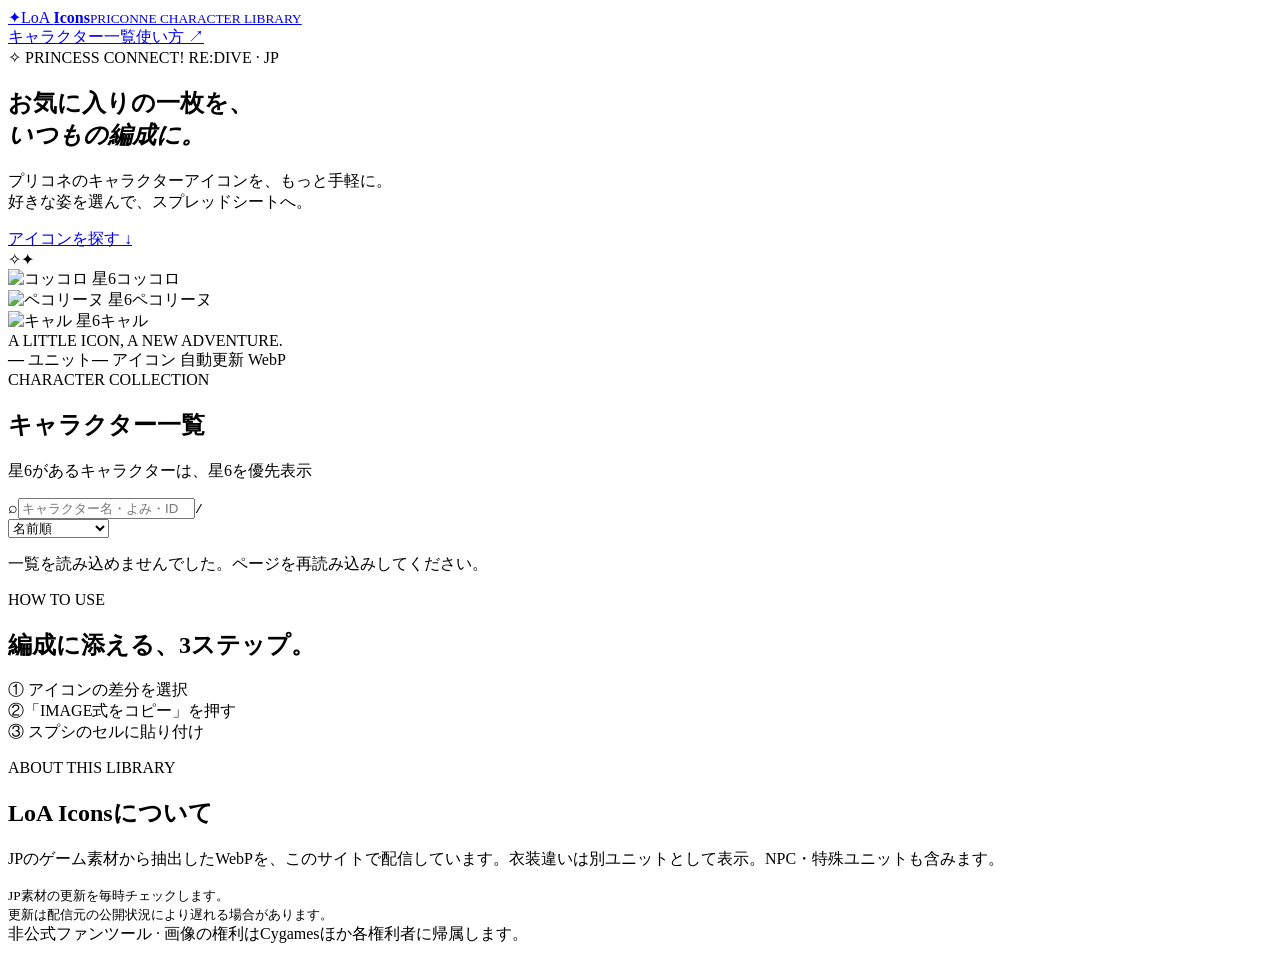
==== site/index.html @ 8cd6bf02 "Move public URLs to loa-icons and hide data links" ====
<!doctype html><html lang="ja"><head><meta charset="utf-8"><meta name="viewport" content="width=device-width,initial-scale=1"><meta name="theme-color" content="#eef7ff"><title>LoA Icons｜プリコネJP</title><link rel="stylesheet" href="style.css?v=loa-sky1"></head><body><header class="top"><a class="brand" href="./"><span class="brand-gem" aria-hidden="true">✦</span><span class="brand-title">LoA <b>Icons</b><small>PRICONNE CHARACTER LIBRARY</small></span></a><nav><a href="#library">キャラクター一覧</a><a class="source" href="#guide">使い方 <span aria-hidden="true">↗</span></a></nav></header><main><section class="intro"><div class="intro-copy"><div class="eyebrow"><span aria-hidden="true">✧</span> PRINCESS CONNECT! RE:DIVE · JP</div><h1>お気に入りの一枚を、<br><em>いつもの編成に。</em></h1><p>プリコネのキャラクターアイコンを、もっと手軽に。<br>好きな姿を選んで、スプレッドシートへ。</p><a class="hero-link" href="#library">アイコンを探す <span aria-hidden="true">↓</span></a></div><div class="hero-art" aria-label="美食殿のキャラクターアイコン"><div class="orbit"></div><span class="spark spark-one" aria-hidden="true">✧</span><span class="spark spark-two" aria-hidden="true">✦</span><div class="hero-portrait kokkoro"><img src="icons/105961.webp" alt="コッコロ 星6" width="128" height="128"><span>コッコロ</span></div><div class="hero-portrait pecorine"><img src="icons/105861.webp" alt="ペコリーヌ 星6" width="128" height="128"><span>ペコリーヌ</span></div><div class="hero-portrait kyaru"><img src="icons/106061.webp" alt="キャル 星6" width="128" height="128"><span>キャル</span></div><div class="hero-caption">A LITTLE ICON, A NEW ADVENTURE.</div></div><div class="facts"><span><b id="characters">—</b> ユニット</span><span><b id="images">—</b> アイコン</span><span><i class="live-dot"></i> 自動更新 <span class="format-label">WebP</span></span></div></section><section class="library" id="library" aria-label="アイコン一覧"><div class="section-heading"><div><span class="section-kicker">CHARACTER COLLECTION</span><h2>キャラクター一覧</h2></div><p>星6があるキャラクターは、星6を優先表示</p></div><div class="toolbar"><div class="searchbox"><span aria-hidden="true">⌕</span><input id="search" type="search" placeholder="キャラクター名・よみ・IDで検索" aria-label="キャラクター名・よみ・IDで検索"><kbd>/</kbd></div><select id="sort" aria-label="並び順"><option value="name">名前順</option><option value="new">IDの大きい順</option><option value="id">ID順</option></select></div><div class="resultline"><p id="result" aria-live="polite">画像一覧を読み込んでいます…</p><button id="clear" class="text-button" hidden>検索をクリア</button></div><div id="grid" class="grid"></div><div id="empty" class="empty" hidden><h2>一致するキャラクターがいません</h2><p>名前の一部や数字のIDで検索してみてください。</p></div><button id="more" class="more" hidden>さらに48件表示 ↓</button></section><section class="help" id="guide"><div><span class="section-kicker">HOW TO USE</span><h2>編成に添える、3ステップ。</h2><p>① アイコンの差分を選択<br>②「IMAGE式をコピー」を押す<br>③ スプシのセルに貼り付け</p></div><div><span class="section-kicker">ABOUT THIS LIBRARY</span><h2>LoA Iconsについて</h2><p>JPのゲーム素材から抽出したWebPを、このサイトで配信しています。衣装違いは別ユニットとして表示。NPC・特殊ユニットも含みます。</p><small>JP素材の更新を毎時チェックします。<br>更新は配信元の公開状況により遅れる場合があります。</small></div></section></main><footer>非公式ファンツール · 画像の権利はCygamesほか各権利者に帰属します。</footer><div id="toast" role="status"></div><dialog id="fallback"><h2>IMAGE式</h2><p>自動コピーが許可されていません。下の式を選択してコピーしてください。</p><textarea id="manual" readonly aria-label="コピーするIMAGE式"></textarea><button id="close">閉じる</button></dialog><script src="app.js?v=loa-url2" defer></script></body></html>
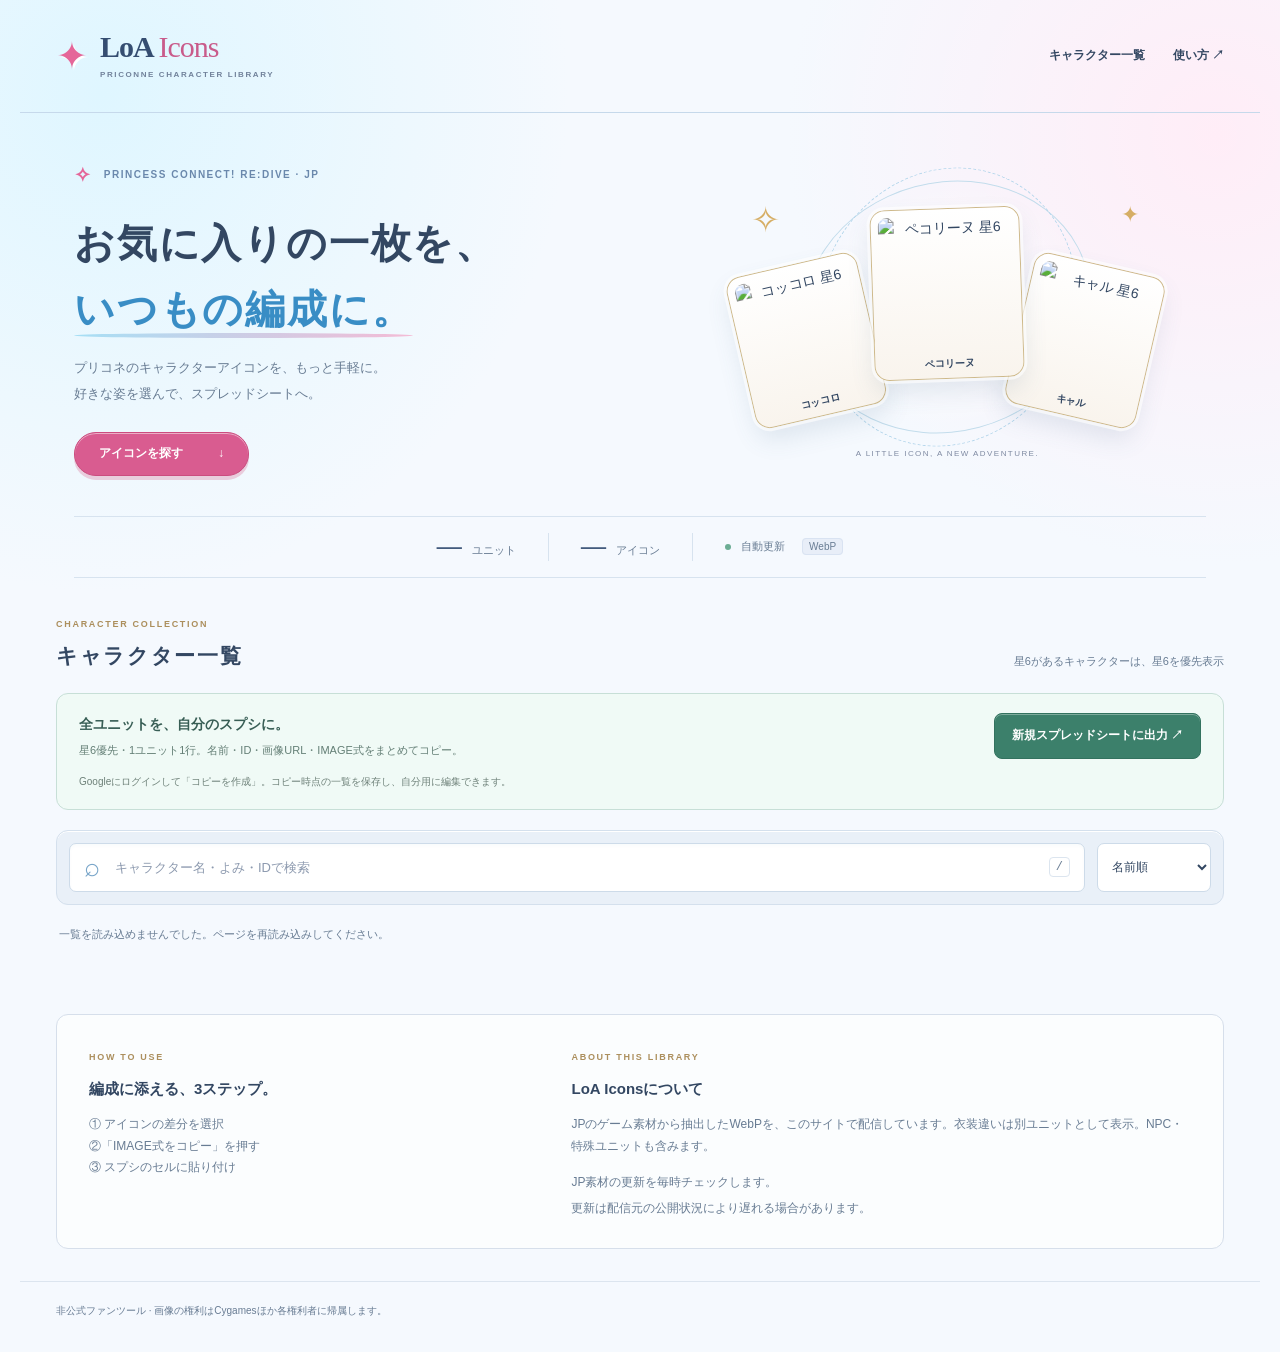
==== commit 6b53c6e3: "Add public Google Sheets copy export for all units" ====
--- a/site/index.html
+++ b/site/index.html
@@ -1 +1 @@
-<!doctype html><html lang="ja"><head><meta charset="utf-8"><meta name="viewport" content="width=device-width,initial-scale=1"><meta name="theme-color" content="#eef7ff"><title>LoA Icons｜プリコネJP</title><link rel="stylesheet" href="style.css?v=loa-sky1"></head><body><header class="top"><a class="brand" href="./"><span class="brand-gem" aria-hidden="true">✦</span><span class="brand-title">LoA <b>Icons</b><small>PRICONNE CHARACTER LIBRARY</small></span></a><nav><a href="#library">キャラクター一覧</a><a class="source" href="#guide">使い方 <span aria-hidden="true">↗</span></a></nav></header><main><section class="intro"><div class="intro-copy"><div class="eyebrow"><span aria-hidden="true">✧</span> PRINCESS CONNECT! RE:DIVE · JP</div><h1>お気に入りの一枚を、<br><em>いつもの編成に。</em></h1><p>プリコネのキャラクターアイコンを、もっと手軽に。<br>好きな姿を選んで、スプレッドシートへ。</p><a class="hero-link" href="#library">アイコンを探す <span aria-hidden="true">↓</span></a></div><div class="hero-art" aria-label="美食殿のキャラクターアイコン"><div class="orbit"></div><span class="spark spark-one" aria-hidden="true">✧</span><span class="spark spark-two" aria-hidden="true">✦</span><div class="hero-portrait kokkoro"><img src="icons/105961.webp" alt="コッコロ 星6" width="128" height="128"><span>コッコロ</span></div><div class="hero-portrait pecorine"><img src="icons/105861.webp" alt="ペコリーヌ 星6" width="128" height="128"><span>ペコリーヌ</span></div><div class="hero-portrait kyaru"><img src="icons/106061.webp" alt="キャル 星6" width="128" height="128"><span>キャル</span></div><div class="hero-caption">A LITTLE ICON, A NEW ADVENTURE.</div></div><div class="facts"><span><b id="characters">—</b> ユニット</span><span><b id="images">—</b> アイコン</span><span><i class="live-dot"></i> 自動更新 <span class="format-label">WebP</span></span></div></section><section class="library" id="library" aria-label="アイコン一覧"><div class="section-heading"><div><span class="section-kicker">CHARACTER COLLECTION</span><h2>キャラクター一覧</h2></div><p>星6があるキャラクターは、星6を優先表示</p></div><div class="toolbar"><div class="searchbox"><span aria-hidden="true">⌕</span><input id="search" type="search" placeholder="キャラクター名・よみ・IDで検索" aria-label="キャラクター名・よみ・IDで検索"><kbd>/</kbd></div><select id="sort" aria-label="並び順"><option value="name">名前順</option><option value="new">IDの大きい順</option><option value="id">ID順</option></select></div><div class="resultline"><p id="result" aria-live="polite">画像一覧を読み込んでいます…</p><button id="clear" class="text-button" hidden>検索をクリア</button></div><div id="grid" class="grid"></div><div id="empty" class="empty" hidden><h2>一致するキャラクターがいません</h2><p>名前の一部や数字のIDで検索してみてください。</p></div><button id="more" class="more" hidden>さらに48件表示 ↓</button></section><section class="help" id="guide"><div><span class="section-kicker">HOW TO USE</span><h2>編成に添える、3ステップ。</h2><p>① アイコンの差分を選択<br>②「IMAGE式をコピー」を押す<br>③ スプシのセルに貼り付け</p></div><div><span class="section-kicker">ABOUT THIS LIBRARY</span><h2>LoA Iconsについて</h2><p>JPのゲーム素材から抽出したWebPを、このサイトで配信しています。衣装違いは別ユニットとして表示。NPC・特殊ユニットも含みます。</p><small>JP素材の更新を毎時チェックします。<br>更新は配信元の公開状況により遅れる場合があります。</small></div></section></main><footer>非公式ファンツール · 画像の権利はCygamesほか各権利者に帰属します。</footer><div id="toast" role="status"></div><dialog id="fallback"><h2>IMAGE式</h2><p>自動コピーが許可されていません。下の式を選択してコピーしてください。</p><textarea id="manual" readonly aria-label="コピーするIMAGE式"></textarea><button id="close">閉じる</button></dialog><script src="app.js?v=loa-url2" defer></script></body></html>
+<!doctype html><html lang="ja"><head><meta charset="utf-8"><meta name="viewport" content="width=device-width,initial-scale=1"><meta name="theme-color" content="#eef7ff"><title>LoA Icons｜プリコネJP</title><link rel="stylesheet" href="style.css?v=loa-export1"></head><body><header class="top"><a class="brand" href="./"><span class="brand-gem" aria-hidden="true">✦</span><span class="brand-title">LoA <b>Icons</b><small>PRICONNE CHARACTER LIBRARY</small></span></a><nav><a href="#library">キャラクター一覧</a><a class="source" href="#guide">使い方 <span aria-hidden="true">↗</span></a></nav></header><main><section class="intro"><div class="intro-copy"><div class="eyebrow"><span aria-hidden="true">✧</span> PRINCESS CONNECT! RE:DIVE · JP</div><h1>お気に入りの一枚を、<br><em>いつもの編成に。</em></h1><p>プリコネのキャラクターアイコンを、もっと手軽に。<br>好きな姿を選んで、スプレッドシートへ。</p><a class="hero-link" href="#library">アイコンを探す <span aria-hidden="true">↓</span></a></div><div class="hero-art" aria-label="美食殿のキャラクターアイコン"><div class="orbit"></div><span class="spark spark-one" aria-hidden="true">✧</span><span class="spark spark-two" aria-hidden="true">✦</span><div class="hero-portrait kokkoro"><img src="icons/105961.webp" alt="コッコロ 星6" width="128" height="128"><span>コッコロ</span></div><div class="hero-portrait pecorine"><img src="icons/105861.webp" alt="ペコリーヌ 星6" width="128" height="128"><span>ペコリーヌ</span></div><div class="hero-portrait kyaru"><img src="icons/106061.webp" alt="キャル 星6" width="128" height="128"><span>キャル</span></div><div class="hero-caption">A LITTLE ICON, A NEW ADVENTURE.</div></div><div class="facts"><span><b id="characters">—</b> ユニット</span><span><b id="images">—</b> アイコン</span><span><i class="live-dot"></i> 自動更新 <span class="format-label">WebP</span></span></div></section><section class="library" id="library" aria-label="アイコン一覧"><div class="section-heading"><div><span class="section-kicker">CHARACTER COLLECTION</span><h2>キャラクター一覧</h2></div><p>星6があるキャラクターは、星6を優先表示</p></div><div class="export-panel"><div><strong>全ユニットを、自分のスプシに。</strong><p>星6優先・1ユニット1行。名前・ID・画像URL・IMAGE式をまとめてコピー。</p></div><a class="export-button" href="https://docs.google.com/spreadsheets/d/1xpIdlr8NKCsCVqGcbh6psFoHm5Ju9uEZWDChFpH5Yhs/copy" target="_blank" rel="noopener">新規スプレッドシートに出力 ↗</a><small>Googleにログインして「コピーを作成」。コピー時点の一覧を保存し、自分用に編集できます。</small></div><div class="toolbar"><div class="searchbox"><span aria-hidden="true">⌕</span><input id="search" type="search" placeholder="キャラクター名・よみ・IDで検索" aria-label="キャラクター名・よみ・IDで検索"><kbd>/</kbd></div><select id="sort" aria-label="並び順"><option value="name">名前順</option><option value="new">IDの大きい順</option><option value="id">ID順</option></select></div><div class="resultline"><p id="result" aria-live="polite">画像一覧を読み込んでいます…</p><button id="clear" class="text-button" hidden>検索をクリア</button></div><div id="grid" class="grid"></div><div id="empty" class="empty" hidden><h2>一致するキャラクターがいません</h2><p>名前の一部や数字のIDで検索してみてください。</p></div><button id="more" class="more" hidden>さらに48件表示 ↓</button></section><section class="help" id="guide"><div><span class="section-kicker">HOW TO USE</span><h2>編成に添える、3ステップ。</h2><p>① アイコンの差分を選択<br>②「IMAGE式をコピー」を押す<br>③ スプシのセルに貼り付け</p></div><div><span class="section-kicker">ABOUT THIS LIBRARY</span><h2>LoA Iconsについて</h2><p>JPのゲーム素材から抽出したWebPを、このサイトで配信しています。衣装違いは別ユニットとして表示。NPC・特殊ユニットも含みます。</p><small>JP素材の更新を毎時チェックします。<br>更新は配信元の公開状況により遅れる場合があります。</small></div></section></main><footer>非公式ファンツール · 画像の権利はCygamesほか各権利者に帰属します。</footer><div id="toast" role="status"></div><dialog id="fallback"><h2>IMAGE式</h2><p>自動コピーが許可されていません。下の式を選択してコピーしてください。</p><textarea id="manual" readonly aria-label="コピーするIMAGE式"></textarea><button id="close">閉じる</button></dialog><script src="app.js?v=loa-url2" defer></script></body></html>
--- a/site/style.css
+++ b/site/style.css
@@ -0,0 +1,3 @@
+:root{--ink:#334762;--muted:#687c93;--blue:#2488ce;--pink:#e56699;--gold:#ceb98a;--line:#dce5ef;--paper:#f5f9fe}*{box-sizing:border-box}html{scroll-behavior:smooth;scroll-padding-top:24px}body{margin:0;color:var(--ink);background:radial-gradient(ellipse at 8% 7%,#dff6ff 0,transparent 28%),radial-gradient(ellipse at 95% 10%,#ffedf7 0,transparent 25%),#f5f9fe;font:14px/1.8 -apple-system,BlinkMacSystemFont,'Hiragino Kaku Gothic ProN','Noto Sans JP',sans-serif}button,input,select,textarea{font:inherit}button,a,select{-webkit-tap-highlight-color:transparent}a{color:inherit}button{cursor:pointer}button:focus-visible,a:focus-visible,select:focus-visible,input:focus-visible{outline:3px solid #da5691;outline-offset:4px}.top{max-width:1240px;margin:auto;padding:22px 36px;display:flex;justify-content:space-between;align-items:center;border-bottom:1px solid #c6d9eb}.brand{display:flex;align-items:center;gap:12px;text-decoration:none}.brand-gem{font-size:38px;color:var(--pink);text-shadow:2px 2px 0 white}.brand-title{font:700 30px/1.05 Georgia,serif;letter-spacing:-1px;color:#354d71}.brand-title b{color:#c95b8b;font-weight:500}.brand-title small{display:block;font:600 8px/1.5 sans-serif;letter-spacing:1.6px;color:#71829b;margin-top:7px}.top nav{display:flex;gap:28px;font-size:12px;font-weight:600}.top nav a{text-decoration:none}.top nav a:hover{color:var(--pink)}main{max-width:1240px;margin:auto;padding:0 36px}.intro{position:relative;display:grid;grid-template-columns:1.15fr 1fr;align-items:center;padding:44px 18px 0;gap:20px}.eyebrow{color:#6a88ac;font-size:10px;font-weight:700;letter-spacing:.15em}.eyebrow>span{color:var(--pink);font-size:20px;vertical-align:middle;margin-right:7px}h1{font-size:clamp(25px,3.3vw,40px);line-height:1.65;font-weight:750;letter-spacing:.045em;margin:17px 0 12px}h1 em{font-style:normal;color:#398dc5;position:relative}h1 em:after{content:'';position:absolute;left:0;bottom:-7px;width:100%;height:5px;background:linear-gradient(90deg,#a6dff5,#f4bbd5);border-radius:50%}.intro p{color:var(--muted);font-size:13px;line-height:2}.hero-link{display:inline-flex;align-items:center;gap:35px;text-decoration:none;margin-top:12px;color:#fff;background:#d95c90;padding:10px 24px;border:1px solid #cb4c7f;border-radius:30px;box-shadow:inset 0 1px 0 #ffffff80,0 4px 0 #e9cddd;font-size:12px;font-weight:700}.hero-link:hover{background:#c34b7e}.hero-art{position:relative;height:290px;isolation:isolate}.orbit{position:absolute;width:290px;height:250px;left:50%;top:10px;transform:translateX(-50%) rotate(-15deg);border:1px solid #c3ddec;border-radius:50%;background:radial-gradient(ellipse,#ffffffc7,transparent 70%)}.orbit:after{content:'';position:absolute;inset:-18px 16px;border:1px dashed #b6d7ec;border-radius:50%;transform:rotate(40deg)}.hero-portrait{position:absolute;top:70px;left:50%;padding:7px 7px 0;background:linear-gradient(#fff,#f9f4ed);border:1px solid var(--gold);outline:3px solid #ffffffa6;border-radius:15px;box-shadow:0 12px 25px #466b8c23;text-align:center;width:134px}.hero-portrait img{display:block;width:118px;height:118px;border-radius:9px}.hero-portrait span{display:block;font-size:10px;font-weight:700;padding:5px}.kokkoro{transform:translateX(-155%) rotate(-13deg);top:91px}.pecorine{transform:translateX(-50%) rotate(-2deg);z-index:2;top:36px;width:150px}.pecorine img{width:134px;height:134px}.kyaru{transform:translateX(53%) rotate(13deg);top:91px}.hero-caption{position:absolute;bottom:0;width:100%;text-align:center;letter-spacing:.18em;font-size:8px;color:#7f8aa2}.spark{position:absolute;color:#d6ae65;font-size:35px}.spark-one{left:12%;top:16px}.spark-two{right:13%;top:23px;font-size:22px}.facts{grid-column:1/-1;display:flex;justify-content:center;align-items:center;gap:0;flex-wrap:wrap;font-size:11px;color:var(--muted);margin-top:20px;padding:16px 0;border-top:1px solid #d7e3ef;border-bottom:1px solid #d7e3ef}.facts>span{padding:0 32px;border-right:1px solid #d7e3ef}.facts>span:last-child{border:0}.facts b{color:#435b7d;font:600 25px/1 Georgia,serif;margin-right:7px;font-variant-numeric:tabular-nums}.live-dot{display:inline-block;width:6px;height:6px;background:#6cad94;border-radius:50%;margin-right:7px}.format-label{margin-left:14px;background:#e8eef8;border:1px solid #d9e3f2;border-radius:4px;padding:2px 6px;font-size:10px}.library{padding-top:32px}.section-heading{display:flex;justify-content:space-between;align-items:end;margin-bottom:18px}.section-kicker{font-size:9px;letter-spacing:.19em;font-weight:650;color:#ac8f5d}.section-heading h2{font-size:21px;margin:2px 0 0;letter-spacing:.08em}.section-heading p{font-size:11px;color:var(--muted);margin:0 0 3px}.toolbar{display:flex;gap:12px;padding:12px;background:#e9f0f8;border:1px solid #d4e0ed;border-radius:12px;box-shadow:inset 0 1px 0 white}.searchbox{display:flex;align-items:center;gap:10px;border:1px solid #cddbe9;background:#fff;flex:1;padding:7px 14px;border-radius:7px;box-shadow:inset 0 2px 3px #5b88a909}.searchbox>span{font-size:27px;line-height:1;color:#78a5c9}input{border:0;background:transparent;width:100%;min-width:0;padding:5px;color:var(--ink);font-size:13px}input::placeholder{color:#8d9aaf}kbd{font:12px monospace;border:1px solid var(--line);border-radius:4px;padding:2px 6px;color:var(--muted)}select{border:1px solid #cddbe9;border-radius:7px;padding:10px;background:#fff;color:var(--ink);font-size:12px}.resultline{display:flex;justify-content:space-between;align-items:center;margin:9px 3px 14px;color:var(--muted);font-size:11px}.text-button{border:0;background:transparent;text-decoration:underline;color:#5c80a5}.grid{display:grid;grid-template-columns:repeat(6,minmax(0,1fr));gap:16px}.card{position:relative;background:linear-gradient(155deg,#fff 40%,#f3f7fd);border:1px solid #c9bb9f;border-radius:12px;padding:18px 12px 12px;min-width:0;box-shadow:inset 0 0 0 3px #fff,0 3px 0 #dce4ef;transition:transform .2s,box-shadow .2s}.card:before{content:'✧';position:absolute;top:6px;right:10px;color:#cbb183;font-size:15px}.card:hover{transform:translateY(-4px);box-shadow:inset 0 0 0 3px #fff,0 8px 20px #537ba320;border-color:#b99555}.portrait{width:100px;height:100px;display:block;margin:2px auto 12px;border-radius:10px;box-shadow:0 0 0 2px #fff,0 0 0 3px #d9c390,0 5px 10px #57748a20}.card h2{font-size:12px;line-height:1.6;margin:0;min-height:39px;text-align:center;font-weight:700;overflow-wrap:anywhere}.asset-id{font:9px/1.8 ui-monospace,monospace;color:#8b96a7;text-align:center;margin:4px 0 10px;letter-spacing:.03em}.variants{display:flex;justify-content:center;gap:4px;min-height:28px;margin-bottom:12px;flex-wrap:wrap}.variant{padding:3px 8px;border:1px solid #d8e0ec;border-radius:5px;font-size:10px;background:white;color:#7b89a0}.variant[aria-pressed=true]{background:#fff0f6;color:#bf4d80;border-color:#e3a9c3;font-weight:700;box-shadow:inset 0 1px 0 white}.copy{background:linear-gradient(#68c4f6 0,#3c9fe0 45%,#2784cc 49%,#3e9ee5 100%);border:1px solid #bda67b;color:#fff;text-shadow:0 1px 1px #2a6290;border-radius:7px;width:100%;padding:9px 2px;font-size:11px;font-weight:700;box-shadow:inset 0 0 0 2px #ffffff80,0 2px 0 #d1dce9}.copy:hover{filter:brightness(1.08)}.links{display:flex;justify-content:center;gap:10px;font-size:9px;color:var(--muted);margin-top:11px;white-space:nowrap}.links a{text-decoration:none}.links button{font-size:9px!important}.links a:hover{text-decoration:underline}.more{display:block;margin:32px auto;border:1px solid #c6b38e;background:linear-gradient(#fff,#edf3fa);color:#587493;padding:10px 40px;border-radius:8px;box-shadow:inset 0 0 0 2px #fff;font-size:12px}.empty{text-align:center;padding:60px 12px}.help{display:grid;grid-template-columns:1fr 1.4fr;gap:40px;border:1px solid #d6dfeb;border-radius:12px;background:#ffffffa6;margin:44px 0 32px;padding:28px 32px}.help h2{font-size:15px;margin:7px 0}.help p,.help small{font-size:12px;color:var(--muted)}footer{max-width:1240px;margin:auto;padding:20px 36px 32px;font-size:10px;color:var(--muted);border-top:1px solid var(--line)}footer a{margin-left:16px}#toast{position:fixed;bottom:26px;left:50%;transform:translate(-50%,15px);opacity:0;background:#365776;color:white;border:1px solid #afcce0;border-radius:10px;padding:13px 22px;box-shadow:0 6px 25px #26435b30;pointer-events:none;transition:opacity .15s,transform .15s;font-size:12px;z-index:10}#toast.show{opacity:1;transform:translate(-50%,0)}dialog{border:1px solid var(--gold);border-radius:14px;max-width:min(600px,90vw);padding:24px;color:var(--ink)}dialog::backdrop{background:#263d5b77}textarea{width:100%;min-height:110px;font-size:13px}dialog button{padding:8px 20px;margin-top:12px}[hidden]{display:none!important}@media(max-width:1100px){.grid{grid-template-columns:repeat(5,minmax(0,1fr))}.intro{padding-left:0;padding-right:0}.hero-art{transform:scale(.88)}}@media(max-width:850px){.grid{grid-template-columns:repeat(4,minmax(0,1fr))}.intro{grid-template-columns:1fr 1fr}.hero-art{transform:scale(.72);margin:0 -30px}.intro p{font-size:12px}.facts>span{padding:0 20px}}@media(max-width:650px){.top{padding:17px 20px}.top nav{gap:14px;font-size:10px}.brand-title{font-size:25px}.brand-title small{font-size:6px}.brand-gem{font-size:29px}main{padding:0 18px}.intro{grid-template-columns:1fr;padding-top:27px;gap:0;text-align:center}.intro-copy{z-index:3}h1{font-size:28px}.hero-art{height:250px;transform:scale(.8);margin:-5px 0 -20px}.facts{margin-top:0;padding:15px 0}.facts>span{padding:0 12px;font-size:10px}.facts b{font-size:22px}.format-label{display:none}.grid{grid-template-columns:repeat(3,minmax(0,1fr));gap:12px}.section-heading{align-items:start;gap:8px}.section-heading h2{font-size:19px}.section-heading p{max-width:125px;font-size:10px;text-align:right;padding-top:14px}.toolbar{padding:8px;gap:8px}.searchbox{padding:6px 8px}.searchbox input{font-size:12px}kbd{display:none}select{max-width:100px;font-size:11px}.portrait{width:86px;height:86px}.card{padding:15px 9px 12px}.help{grid-template-columns:1fr;gap:20px;padding:24px}.help p{margin-bottom:0}footer{padding:20px}#toast{width:90%;text-align:center}}@media(max-width:440px){.grid{grid-template-columns:repeat(2,minmax(0,1fr))}.portrait{width:100px;height:100px}.brand-title small{letter-spacing:.9px}.top nav>a:first-child{display:none}.card h2{font-size:13px}.copy{font-size:12px}.links{font-size:10px}.facts>span{padding:0 10px}.hero-art{transform:scale(.72);margin-top:-12px;margin-bottom:-28px}.toolbar{flex-wrap:wrap}.searchbox{flex-basis:100%}select{max-width:none;width:100%}.section-heading p{max-width:118px}}@media(prefers-reduced-motion:reduce){html{scroll-behavior:auto}*{transition:none!important}}
+
+.export-panel{display:flex;align-items:center;flex-wrap:wrap;gap:12px 24px;margin-bottom:20px;padding:18px 22px;border:1px solid #c7dfd7;border-radius:12px;background:#f0faf6}.export-panel strong{font-size:14px;color:#385e55}.export-panel p{font-size:11px;color:#647f76;margin:4px 0 0}.export-button{margin-left:auto;display:inline-block;text-decoration:none;background:#3c806b;color:#fff;border:1px solid #33725f;border-radius:8px;padding:11px 17px;font-size:12px;font-weight:700;box-shadow:inset 0 1px #ffffff55}.export-button:hover{background:#306d5b}.export-panel small{width:100%;font-size:10px;color:#6e8179}@media(max-width:650px){.export-panel{padding:16px}.export-button{margin-left:0;width:100%;text-align:center}.export-panel p{line-height:1.8}}
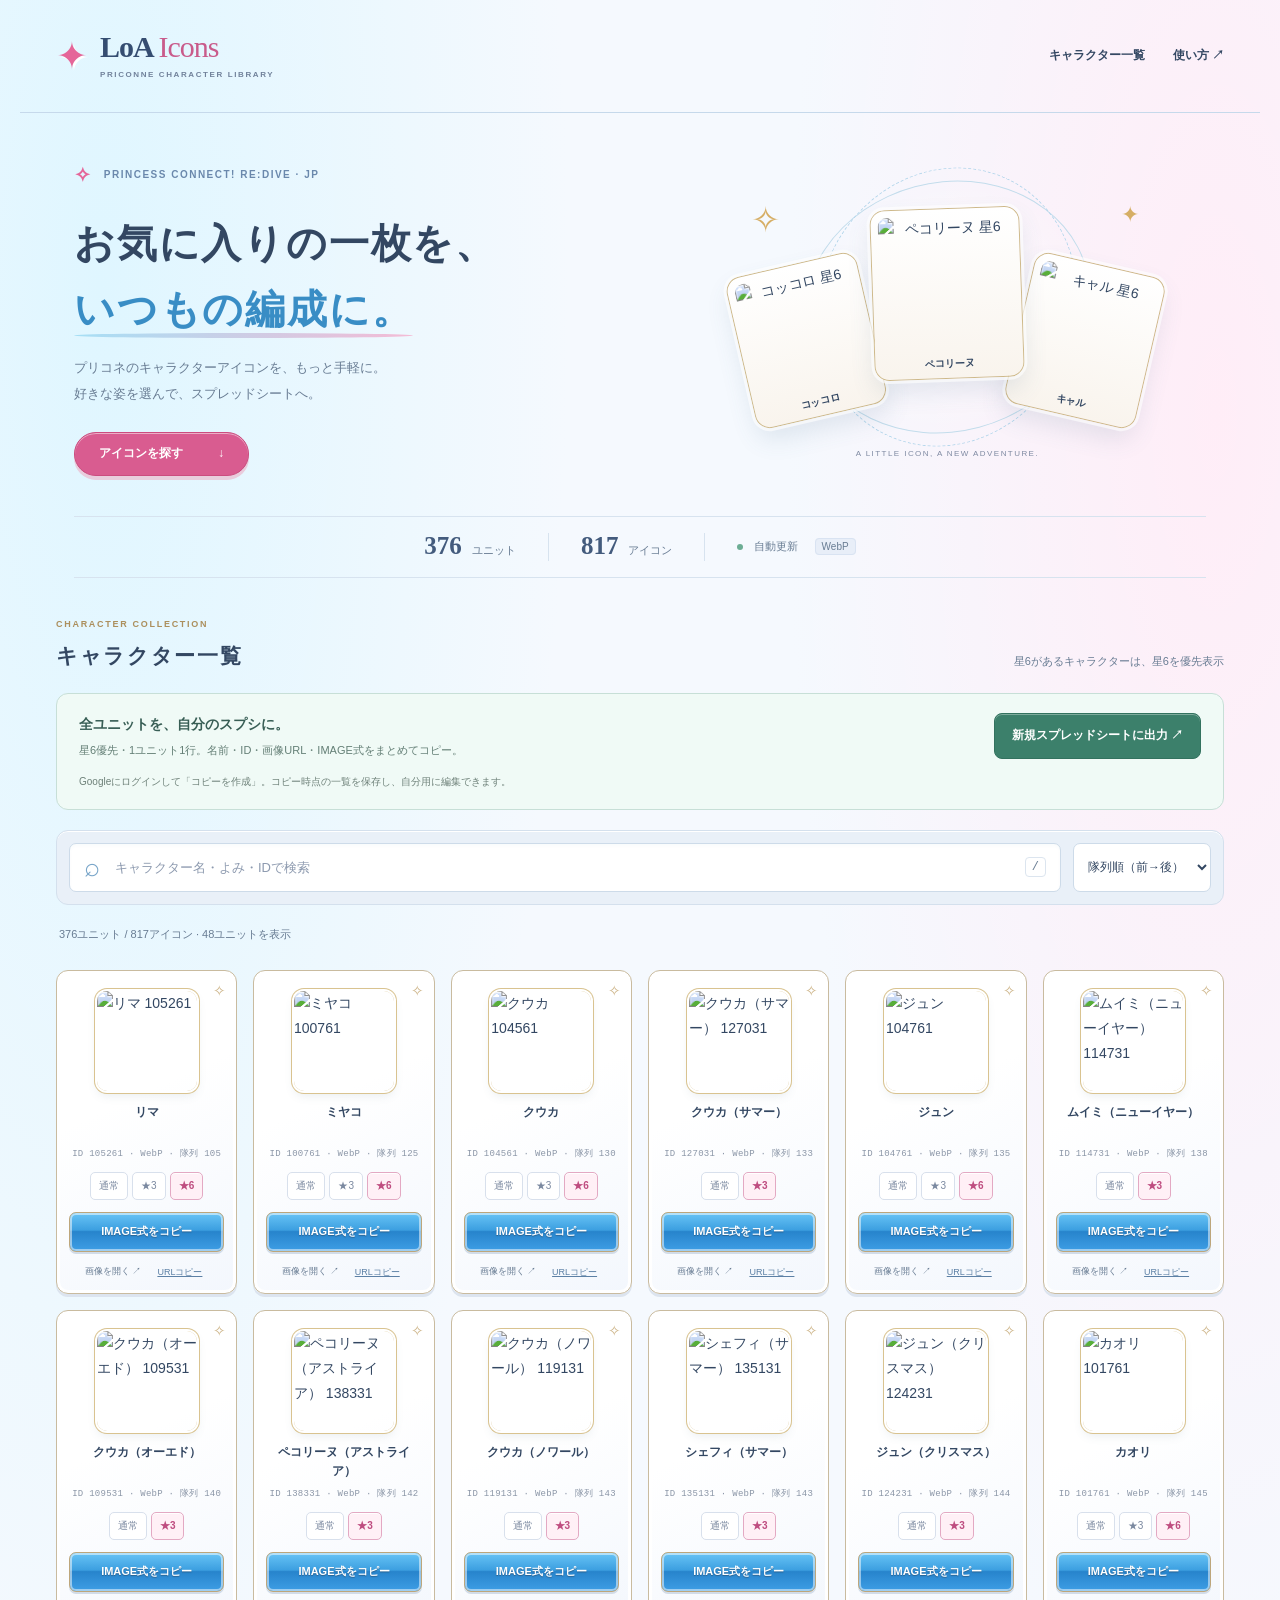
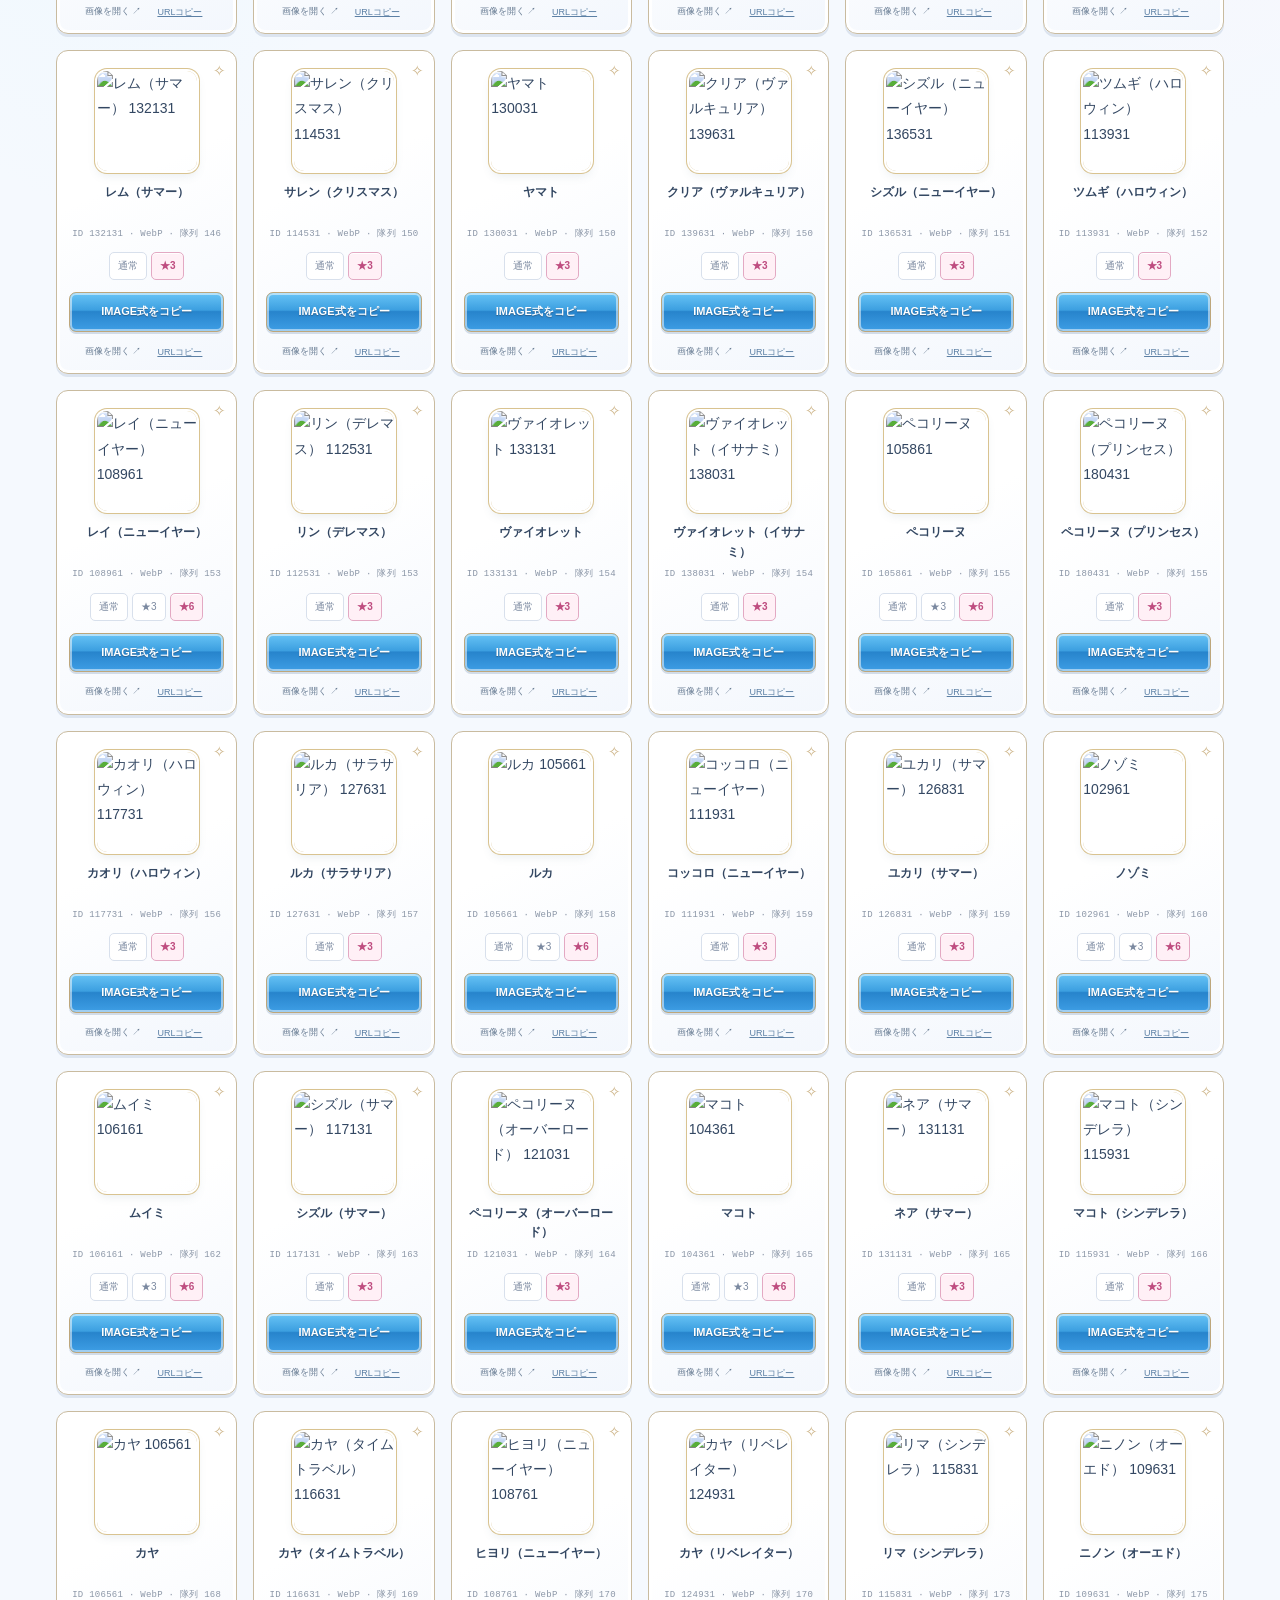
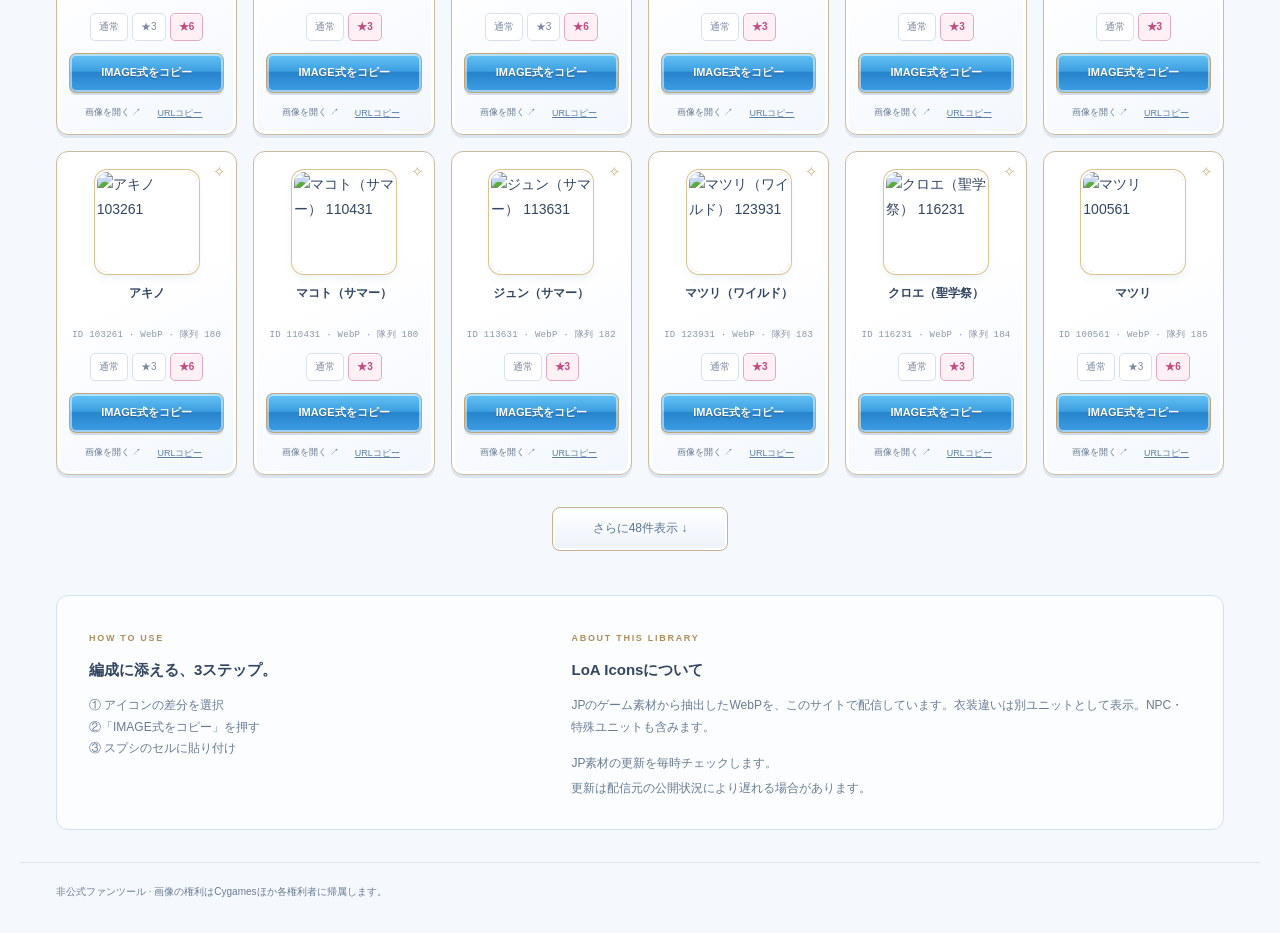
==== commit ded72885: "Add formation sorting with ID ties and ordered tail exceptions" ====
--- a/site/index.html
+++ b/site/index.html
@@ -1 +1 @@
-<!doctype html><html lang="ja"><head><meta charset="utf-8"><meta name="viewport" content="width=device-width,initial-scale=1"><meta name="theme-color" content="#eef7ff"><title>LoA Icons｜プリコネJP</title><link rel="stylesheet" href="style.css?v=loa-export1"></head><body><header class="top"><a class="brand" href="./"><span class="brand-gem" aria-hidden="true">✦</span><span class="brand-title">LoA <b>Icons</b><small>PRICONNE CHARACTER LIBRARY</small></span></a><nav><a href="#library">キャラクター一覧</a><a class="source" href="#guide">使い方 <span aria-hidden="true">↗</span></a></nav></header><main><section class="intro"><div class="intro-copy"><div class="eyebrow"><span aria-hidden="true">✧</span> PRINCESS CONNECT! RE:DIVE · JP</div><h1>お気に入りの一枚を、<br><em>いつもの編成に。</em></h1><p>プリコネのキャラクターアイコンを、もっと手軽に。<br>好きな姿を選んで、スプレッドシートへ。</p><a class="hero-link" href="#library">アイコンを探す <span aria-hidden="true">↓</span></a></div><div class="hero-art" aria-label="美食殿のキャラクターアイコン"><div class="orbit"></div><span class="spark spark-one" aria-hidden="true">✧</span><span class="spark spark-two" aria-hidden="true">✦</span><div class="hero-portrait kokkoro"><img src="icons/105961.webp" alt="コッコロ 星6" width="128" height="128"><span>コッコロ</span></div><div class="hero-portrait pecorine"><img src="icons/105861.webp" alt="ペコリーヌ 星6" width="128" height="128"><span>ペコリーヌ</span></div><div class="hero-portrait kyaru"><img src="icons/106061.webp" alt="キャル 星6" width="128" height="128"><span>キャル</span></div><div class="hero-caption">A LITTLE ICON, A NEW ADVENTURE.</div></div><div class="facts"><span><b id="characters">—</b> ユニット</span><span><b id="images">—</b> アイコン</span><span><i class="live-dot"></i> 自動更新 <span class="format-label">WebP</span></span></div></section><section class="library" id="library" aria-label="アイコン一覧"><div class="section-heading"><div><span class="section-kicker">CHARACTER COLLECTION</span><h2>キャラクター一覧</h2></div><p>星6があるキャラクターは、星6を優先表示</p></div><div class="export-panel"><div><strong>全ユニットを、自分のスプシに。</strong><p>星6優先・1ユニット1行。名前・ID・画像URL・IMAGE式をまとめてコピー。</p></div><a class="export-button" href="https://docs.google.com/spreadsheets/d/1xpIdlr8NKCsCVqGcbh6psFoHm5Ju9uEZWDChFpH5Yhs/copy" target="_blank" rel="noopener">新規スプレッドシートに出力 ↗</a><small>Googleにログインして「コピーを作成」。コピー時点の一覧を保存し、自分用に編集できます。</small></div><div class="toolbar"><div class="searchbox"><span aria-hidden="true">⌕</span><input id="search" type="search" placeholder="キャラクター名・よみ・IDで検索" aria-label="キャラクター名・よみ・IDで検索"><kbd>/</kbd></div><select id="sort" aria-label="並び順"><option value="name">名前順</option><option value="new">IDの大きい順</option><option value="id">ID順</option></select></div><div class="resultline"><p id="result" aria-live="polite">画像一覧を読み込んでいます…</p><button id="clear" class="text-button" hidden>検索をクリア</button></div><div id="grid" class="grid"></div><div id="empty" class="empty" hidden><h2>一致するキャラクターがいません</h2><p>名前の一部や数字のIDで検索してみてください。</p></div><button id="more" class="more" hidden>さらに48件表示 ↓</button></section><section class="help" id="guide"><div><span class="section-kicker">HOW TO USE</span><h2>編成に添える、3ステップ。</h2><p>① アイコンの差分を選択<br>②「IMAGE式をコピー」を押す<br>③ スプシのセルに貼り付け</p></div><div><span class="section-kicker">ABOUT THIS LIBRARY</span><h2>LoA Iconsについて</h2><p>JPのゲーム素材から抽出したWebPを、このサイトで配信しています。衣装違いは別ユニットとして表示。NPC・特殊ユニットも含みます。</p><small>JP素材の更新を毎時チェックします。<br>更新は配信元の公開状況により遅れる場合があります。</small></div></section></main><footer>非公式ファンツール · 画像の権利はCygamesほか各権利者に帰属します。</footer><div id="toast" role="status"></div><dialog id="fallback"><h2>IMAGE式</h2><p>自動コピーが許可されていません。下の式を選択してコピーしてください。</p><textarea id="manual" readonly aria-label="コピーするIMAGE式"></textarea><button id="close">閉じる</button></dialog><script src="app.js?v=loa-url2" defer></script></body></html>
+<!doctype html><html lang="ja"><head><meta charset="utf-8"><meta name="viewport" content="width=device-width,initial-scale=1"><meta name="theme-color" content="#eef7ff"><title>LoA Icons｜プリコネJP</title><link rel="stylesheet" href="style.css?v=loa-export1"></head><body><header class="top"><a class="brand" href="./"><span class="brand-gem" aria-hidden="true">✦</span><span class="brand-title">LoA <b>Icons</b><small>PRICONNE CHARACTER LIBRARY</small></span></a><nav><a href="#library">キャラクター一覧</a><a class="source" href="#guide">使い方 <span aria-hidden="true">↗</span></a></nav></header><main><section class="intro"><div class="intro-copy"><div class="eyebrow"><span aria-hidden="true">✧</span> PRINCESS CONNECT! RE:DIVE · JP</div><h1>お気に入りの一枚を、<br><em>いつもの編成に。</em></h1><p>プリコネのキャラクターアイコンを、もっと手軽に。<br>好きな姿を選んで、スプレッドシートへ。</p><a class="hero-link" href="#library">アイコンを探す <span aria-hidden="true">↓</span></a></div><div class="hero-art" aria-label="美食殿のキャラクターアイコン"><div class="orbit"></div><span class="spark spark-one" aria-hidden="true">✧</span><span class="spark spark-two" aria-hidden="true">✦</span><div class="hero-portrait kokkoro"><img src="icons/105961.webp" alt="コッコロ 星6" width="128" height="128"><span>コッコロ</span></div><div class="hero-portrait pecorine"><img src="icons/105861.webp" alt="ペコリーヌ 星6" width="128" height="128"><span>ペコリーヌ</span></div><div class="hero-portrait kyaru"><img src="icons/106061.webp" alt="キャル 星6" width="128" height="128"><span>キャル</span></div><div class="hero-caption">A LITTLE ICON, A NEW ADVENTURE.</div></div><div class="facts"><span><b id="characters">—</b> ユニット</span><span><b id="images">—</b> アイコン</span><span><i class="live-dot"></i> 自動更新 <span class="format-label">WebP</span></span></div></section><section class="library" id="library" aria-label="アイコン一覧"><div class="section-heading"><div><span class="section-kicker">CHARACTER COLLECTION</span><h2>キャラクター一覧</h2></div><p>星6があるキャラクターは、星6を優先表示</p></div><div class="export-panel"><div><strong>全ユニットを、自分のスプシに。</strong><p>星6優先・1ユニット1行。名前・ID・画像URL・IMAGE式をまとめてコピー。</p></div><a class="export-button" href="https://docs.google.com/spreadsheets/d/1xpIdlr8NKCsCVqGcbh6psFoHm5Ju9uEZWDChFpH5Yhs/copy" target="_blank" rel="noopener">新規スプレッドシートに出力 ↗</a><small>Googleにログインして「コピーを作成」。コピー時点の一覧を保存し、自分用に編集できます。</small></div><div class="toolbar"><div class="searchbox"><span aria-hidden="true">⌕</span><input id="search" type="search" placeholder="キャラクター名・よみ・IDで検索" aria-label="キャラクター名・よみ・IDで検索"><kbd>/</kbd></div><select id="sort" aria-label="並び順"><option value="formation">隊列順（前→後）</option><option value="formation-reverse">隊列順（後→前）</option><option value="name">名前順</option><option value="new">IDの大きい順</option><option value="id">ID順</option></select></div><div class="resultline"><p id="result" aria-live="polite">画像一覧を読み込んでいます…</p><button id="clear" class="text-button" hidden>検索をクリア</button></div><div id="grid" class="grid"></div><div id="empty" class="empty" hidden><h2>一致するキャラクターがいません</h2><p>名前の一部や数字のIDで検索してみてください。</p></div><button id="more" class="more" hidden>さらに48件表示 ↓</button></section><section class="help" id="guide"><div><span class="section-kicker">HOW TO USE</span><h2>編成に添える、3ステップ。</h2><p>① アイコンの差分を選択<br>②「IMAGE式をコピー」を押す<br>③ スプシのセルに貼り付け</p></div><div><span class="section-kicker">ABOUT THIS LIBRARY</span><h2>LoA Iconsについて</h2><p>JPのゲーム素材から抽出したWebPを、このサイトで配信しています。衣装違いは別ユニットとして表示。NPC・特殊ユニットも含みます。</p><small>JP素材の更新を毎時チェックします。<br>更新は配信元の公開状況により遅れる場合があります。</small></div></section></main><footer>非公式ファンツール · 画像の権利はCygamesほか各権利者に帰属します。</footer><div id="toast" role="status"></div><dialog id="fallback"><h2>IMAGE式</h2><p>自動コピーが許可されていません。下の式を選択してコピーしてください。</p><textarea id="manual" readonly aria-label="コピーするIMAGE式"></textarea><button id="close">閉じる</button></dialog><script src="formation.js?v=formation1" defer></script><script src="app.js?v=formation1" defer></script></body></html>
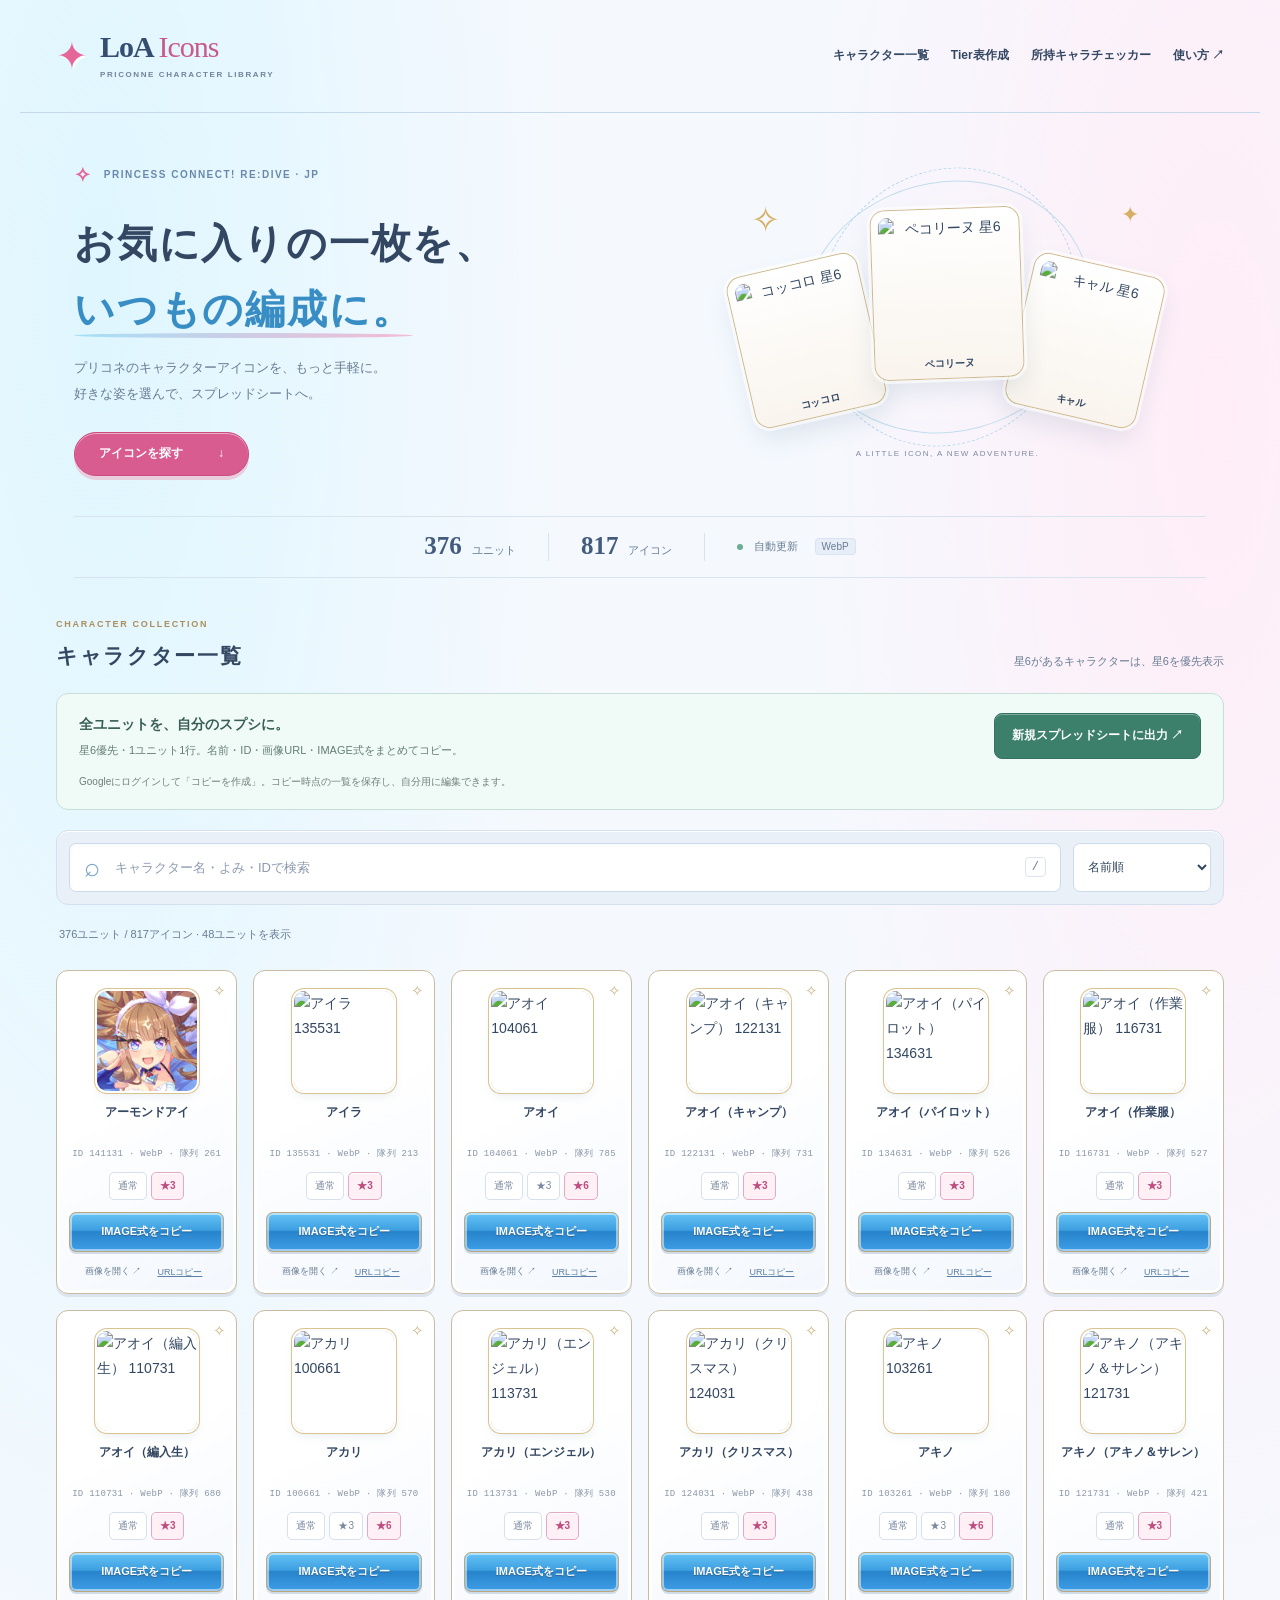
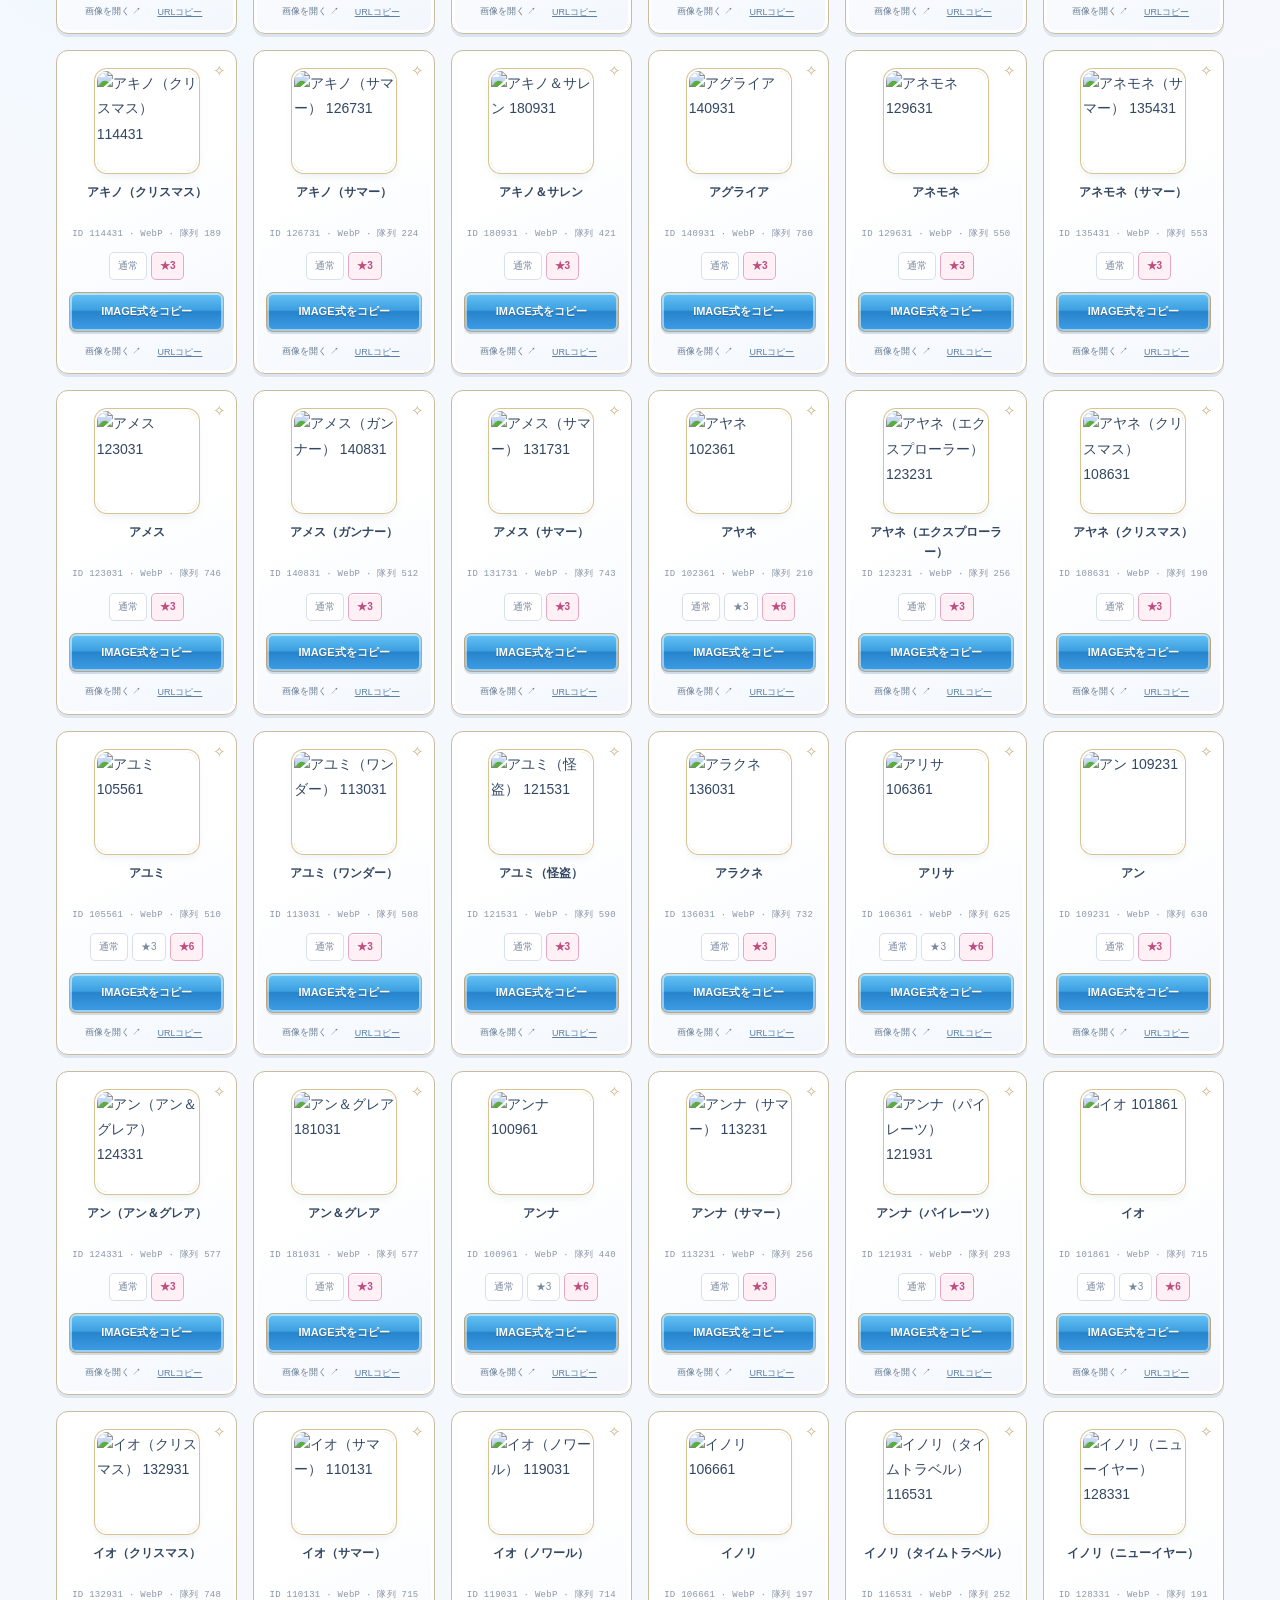
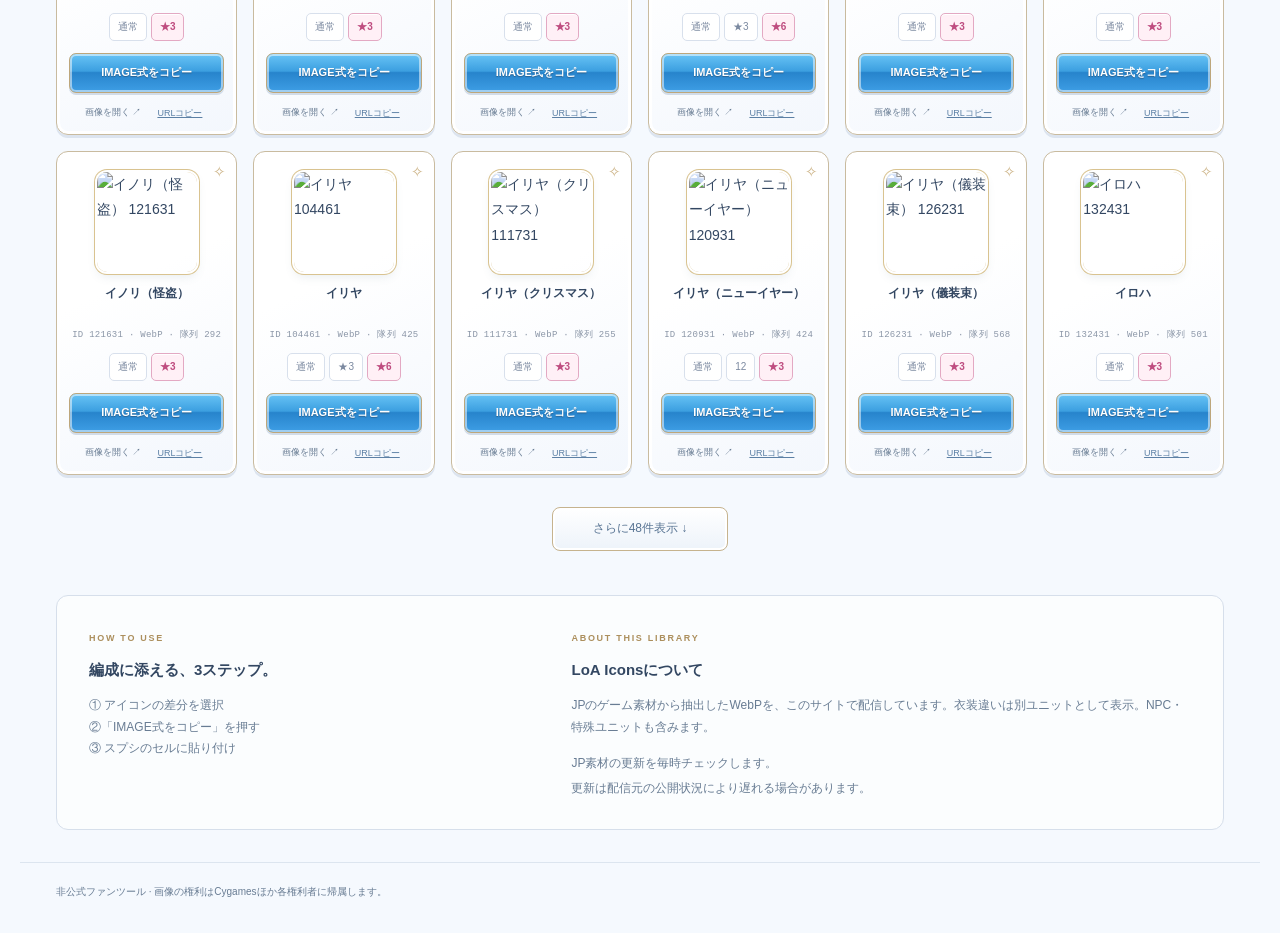
==== commit a9ca0b7a: "Add editable tier lists and ownership checker with element icons" ====
--- a/site/index.html
+++ b/site/index.html
@@ -1 +1 @@
-<!doctype html><html lang="ja"><head><meta charset="utf-8"><meta name="viewport" content="width=device-width,initial-scale=1"><meta name="theme-color" content="#eef7ff"><title>LoA Icons｜プリコネJP</title><link rel="stylesheet" href="style.css?v=loa-export1"></head><body><header class="top"><a class="brand" href="./"><span class="brand-gem" aria-hidden="true">✦</span><span class="brand-title">LoA <b>Icons</b><small>PRICONNE CHARACTER LIBRARY</small></span></a><nav><a href="#library">キャラクター一覧</a><a class="source" href="#guide">使い方 <span aria-hidden="true">↗</span></a></nav></header><main><section class="intro"><div class="intro-copy"><div class="eyebrow"><span aria-hidden="true">✧</span> PRINCESS CONNECT! RE:DIVE · JP</div><h1>お気に入りの一枚を、<br><em>いつもの編成に。</em></h1><p>プリコネのキャラクターアイコンを、もっと手軽に。<br>好きな姿を選んで、スプレッドシートへ。</p><a class="hero-link" href="#library">アイコンを探す <span aria-hidden="true">↓</span></a></div><div class="hero-art" aria-label="美食殿のキャラクターアイコン"><div class="orbit"></div><span class="spark spark-one" aria-hidden="true">✧</span><span class="spark spark-two" aria-hidden="true">✦</span><div class="hero-portrait kokkoro"><img src="icons/105961.webp" alt="コッコロ 星6" width="128" height="128"><span>コッコロ</span></div><div class="hero-portrait pecorine"><img src="icons/105861.webp" alt="ペコリーヌ 星6" width="128" height="128"><span>ペコリーヌ</span></div><div class="hero-portrait kyaru"><img src="icons/106061.webp" alt="キャル 星6" width="128" height="128"><span>キャル</span></div><div class="hero-caption">A LITTLE ICON, A NEW ADVENTURE.</div></div><div class="facts"><span><b id="characters">—</b> ユニット</span><span><b id="images">—</b> アイコン</span><span><i class="live-dot"></i> 自動更新 <span class="format-label">WebP</span></span></div></section><section class="library" id="library" aria-label="アイコン一覧"><div class="section-heading"><div><span class="section-kicker">CHARACTER COLLECTION</span><h2>キャラクター一覧</h2></div><p>星6があるキャラクターは、星6を優先表示</p></div><div class="export-panel"><div><strong>全ユニットを、自分のスプシに。</strong><p>星6優先・1ユニット1行。名前・ID・画像URL・IMAGE式をまとめてコピー。</p></div><a class="export-button" href="https://docs.google.com/spreadsheets/d/1xpIdlr8NKCsCVqGcbh6psFoHm5Ju9uEZWDChFpH5Yhs/copy" target="_blank" rel="noopener">新規スプレッドシートに出力 ↗</a><small>Googleにログインして「コピーを作成」。コピー時点の一覧を保存し、自分用に編集できます。</small></div><div class="toolbar"><div class="searchbox"><span aria-hidden="true">⌕</span><input id="search" type="search" placeholder="キャラクター名・よみ・IDで検索" aria-label="キャラクター名・よみ・IDで検索"><kbd>/</kbd></div><select id="sort" aria-label="並び順"><option value="formation">隊列順（前→後）</option><option value="formation-reverse">隊列順（後→前）</option><option value="name">名前順</option><option value="new">IDの大きい順</option><option value="id">ID順</option></select></div><div class="resultline"><p id="result" aria-live="polite">画像一覧を読み込んでいます…</p><button id="clear" class="text-button" hidden>検索をクリア</button></div><div id="grid" class="grid"></div><div id="empty" class="empty" hidden><h2>一致するキャラクターがいません</h2><p>名前の一部や数字のIDで検索してみてください。</p></div><button id="more" class="more" hidden>さらに48件表示 ↓</button></section><section class="help" id="guide"><div><span class="section-kicker">HOW TO USE</span><h2>編成に添える、3ステップ。</h2><p>① アイコンの差分を選択<br>②「IMAGE式をコピー」を押す<br>③ スプシのセルに貼り付け</p></div><div><span class="section-kicker">ABOUT THIS LIBRARY</span><h2>LoA Iconsについて</h2><p>JPのゲーム素材から抽出したWebPを、このサイトで配信しています。衣装違いは別ユニットとして表示。NPC・特殊ユニットも含みます。</p><small>JP素材の更新を毎時チェックします。<br>更新は配信元の公開状況により遅れる場合があります。</small></div></section></main><footer>非公式ファンツール · 画像の権利はCygamesほか各権利者に帰属します。</footer><div id="toast" role="status"></div><dialog id="fallback"><h2>IMAGE式</h2><p>自動コピーが許可されていません。下の式を選択してコピーしてください。</p><textarea id="manual" readonly aria-label="コピーするIMAGE式"></textarea><button id="close">閉じる</button></dialog><script src="formation.js?v=formation1" defer></script><script src="app.js?v=formation1" defer></script></body></html>
+<!doctype html><html lang="ja"><head><meta charset="utf-8"><meta name="viewport" content="width=device-width,initial-scale=1"><meta name="theme-color" content="#eef7ff"><title>LoA Icons｜プリコネJP</title><link rel="stylesheet" href="style.css?v=tools1"></head><body><header class="top"><a class="brand" href="./"><span class="brand-gem" aria-hidden="true">✦</span><span class="brand-title">LoA <b>Icons</b><small>PRICONNE CHARACTER LIBRARY</small></span></a><nav><a href="#library">キャラクター一覧</a><a href="tier.html">Tier表作成</a><a href="owned.html">所持キャラチェッカー</a><a class="source" href="#guide">使い方 <span aria-hidden="true">↗</span></a></nav></header><main><section class="intro"><div class="intro-copy"><div class="eyebrow"><span aria-hidden="true">✧</span> PRINCESS CONNECT! RE:DIVE · JP</div><h1>お気に入りの一枚を、<br><em>いつもの編成に。</em></h1><p>プリコネのキャラクターアイコンを、もっと手軽に。<br>好きな姿を選んで、スプレッドシートへ。</p><a class="hero-link" href="#library">アイコンを探す <span aria-hidden="true">↓</span></a></div><div class="hero-art" aria-label="美食殿のキャラクターアイコン"><div class="orbit"></div><span class="spark spark-one" aria-hidden="true">✧</span><span class="spark spark-two" aria-hidden="true">✦</span><div class="hero-portrait kokkoro"><img src="icons/105961.webp" alt="コッコロ 星6" width="128" height="128"><span>コッコロ</span></div><div class="hero-portrait pecorine"><img src="icons/105861.webp" alt="ペコリーヌ 星6" width="128" height="128"><span>ペコリーヌ</span></div><div class="hero-portrait kyaru"><img src="icons/106061.webp" alt="キャル 星6" width="128" height="128"><span>キャル</span></div><div class="hero-caption">A LITTLE ICON, A NEW ADVENTURE.</div></div><div class="facts"><span><b id="characters">—</b> ユニット</span><span><b id="images">—</b> アイコン</span><span><i class="live-dot"></i> 自動更新 <span class="format-label">WebP</span></span></div></section><section class="library" id="library" aria-label="アイコン一覧"><div class="section-heading"><div><span class="section-kicker">CHARACTER COLLECTION</span><h2>キャラクター一覧</h2></div><p>星6があるキャラクターは、星6を優先表示</p></div><div class="export-panel"><div><strong>全ユニットを、自分のスプシに。</strong><p>星6優先・1ユニット1行。名前・ID・画像URL・IMAGE式をまとめてコピー。</p></div><a class="export-button" href="https://docs.google.com/spreadsheets/d/1xpIdlr8NKCsCVqGcbh6psFoHm5Ju9uEZWDChFpH5Yhs/copy" target="_blank" rel="noopener">新規スプレッドシートに出力 ↗</a><small>Googleにログインして「コピーを作成」。コピー時点の一覧を保存し、自分用に編集できます。</small></div><div class="toolbar"><div class="searchbox"><span aria-hidden="true">⌕</span><input id="search" type="search" placeholder="キャラクター名・よみ・IDで検索" aria-label="キャラクター名・よみ・IDで検索"><kbd>/</kbd></div><select id="sort" aria-label="並び順"><option value="formation">隊列順（前→後）</option><option value="formation-reverse">隊列順（後→前）</option><option value="name" selected>名前順</option><option value="new">IDの大きい順</option><option value="id">ID順</option></select></div><div class="resultline"><p id="result" aria-live="polite">画像一覧を読み込んでいます…</p><button id="clear" class="text-button" hidden>検索をクリア</button></div><div id="grid" class="grid"></div><div id="empty" class="empty" hidden><h2>一致するキャラクターがいません</h2><p>名前の一部や数字のIDで検索してみてください。</p></div><button id="more" class="more" hidden>さらに48件表示 ↓</button></section><section class="help" id="guide"><div><span class="section-kicker">HOW TO USE</span><h2>編成に添える、3ステップ。</h2><p>① アイコンの差分を選択<br>②「IMAGE式をコピー」を押す<br>③ スプシのセルに貼り付け</p></div><div><span class="section-kicker">ABOUT THIS LIBRARY</span><h2>LoA Iconsについて</h2><p>JPのゲーム素材から抽出したWebPを、このサイトで配信しています。衣装違いは別ユニットとして表示。NPC・特殊ユニットも含みます。</p><small>JP素材の更新を毎時チェックします。<br>更新は配信元の公開状況により遅れる場合があります。</small></div></section></main><footer>非公式ファンツール · 画像の権利はCygamesほか各権利者に帰属します。</footer><div id="toast" role="status"></div><dialog id="fallback"><h2>IMAGE式</h2><p>自動コピーが許可されていません。下の式を選択してコピーしてください。</p><textarea id="manual" readonly aria-label="コピーするIMAGE式"></textarea><button id="close">閉じる</button></dialog><script src="formation.js?v=formation1" defer></script><script src="app.js?v=formation1" defer></script></body></html>
--- a/site/style.css
+++ b/site/style.css
@@ -1,3 +1,5 @@
 :root{--ink:#334762;--muted:#687c93;--blue:#2488ce;--pink:#e56699;--gold:#ceb98a;--line:#dce5ef;--paper:#f5f9fe}*{box-sizing:border-box}html{scroll-behavior:smooth;scroll-padding-top:24px}body{margin:0;color:var(--ink);background:radial-gradient(ellipse at 8% 7%,#dff6ff 0,transparent 28%),radial-gradient(ellipse at 95% 10%,#ffedf7 0,transparent 25%),#f5f9fe;font:14px/1.8 -apple-system,BlinkMacSystemFont,'Hiragino Kaku Gothic ProN','Noto Sans JP',sans-serif}button,input,select,textarea{font:inherit}button,a,select{-webkit-tap-highlight-color:transparent}a{color:inherit}button{cursor:pointer}button:focus-visible,a:focus-visible,select:focus-visible,input:focus-visible{outline:3px solid #da5691;outline-offset:4px}.top{max-width:1240px;margin:auto;padding:22px 36px;display:flex;justify-content:space-between;align-items:center;border-bottom:1px solid #c6d9eb}.brand{display:flex;align-items:center;gap:12px;text-decoration:none}.brand-gem{font-size:38px;color:var(--pink);text-shadow:2px 2px 0 white}.brand-title{font:700 30px/1.05 Georgia,serif;letter-spacing:-1px;color:#354d71}.brand-title b{color:#c95b8b;font-weight:500}.brand-title small{display:block;font:600 8px/1.5 sans-serif;letter-spacing:1.6px;color:#71829b;margin-top:7px}.top nav{display:flex;gap:28px;font-size:12px;font-weight:600}.top nav a{text-decoration:none}.top nav a:hover{color:var(--pink)}main{max-width:1240px;margin:auto;padding:0 36px}.intro{position:relative;display:grid;grid-template-columns:1.15fr 1fr;align-items:center;padding:44px 18px 0;gap:20px}.eyebrow{color:#6a88ac;font-size:10px;font-weight:700;letter-spacing:.15em}.eyebrow>span{color:var(--pink);font-size:20px;vertical-align:middle;margin-right:7px}h1{font-size:clamp(25px,3.3vw,40px);line-height:1.65;font-weight:750;letter-spacing:.045em;margin:17px 0 12px}h1 em{font-style:normal;color:#398dc5;position:relative}h1 em:after{content:'';position:absolute;left:0;bottom:-7px;width:100%;height:5px;background:linear-gradient(90deg,#a6dff5,#f4bbd5);border-radius:50%}.intro p{color:var(--muted);font-size:13px;line-height:2}.hero-link{display:inline-flex;align-items:center;gap:35px;text-decoration:none;margin-top:12px;color:#fff;background:#d95c90;padding:10px 24px;border:1px solid #cb4c7f;border-radius:30px;box-shadow:inset 0 1px 0 #ffffff80,0 4px 0 #e9cddd;font-size:12px;font-weight:700}.hero-link:hover{background:#c34b7e}.hero-art{position:relative;height:290px;isolation:isolate}.orbit{position:absolute;width:290px;height:250px;left:50%;top:10px;transform:translateX(-50%) rotate(-15deg);border:1px solid #c3ddec;border-radius:50%;background:radial-gradient(ellipse,#ffffffc7,transparent 70%)}.orbit:after{content:'';position:absolute;inset:-18px 16px;border:1px dashed #b6d7ec;border-radius:50%;transform:rotate(40deg)}.hero-portrait{position:absolute;top:70px;left:50%;padding:7px 7px 0;background:linear-gradient(#fff,#f9f4ed);border:1px solid var(--gold);outline:3px solid #ffffffa6;border-radius:15px;box-shadow:0 12px 25px #466b8c23;text-align:center;width:134px}.hero-portrait img{display:block;width:118px;height:118px;border-radius:9px}.hero-portrait span{display:block;font-size:10px;font-weight:700;padding:5px}.kokkoro{transform:translateX(-155%) rotate(-13deg);top:91px}.pecorine{transform:translateX(-50%) rotate(-2deg);z-index:2;top:36px;width:150px}.pecorine img{width:134px;height:134px}.kyaru{transform:translateX(53%) rotate(13deg);top:91px}.hero-caption{position:absolute;bottom:0;width:100%;text-align:center;letter-spacing:.18em;font-size:8px;color:#7f8aa2}.spark{position:absolute;color:#d6ae65;font-size:35px}.spark-one{left:12%;top:16px}.spark-two{right:13%;top:23px;font-size:22px}.facts{grid-column:1/-1;display:flex;justify-content:center;align-items:center;gap:0;flex-wrap:wrap;font-size:11px;color:var(--muted);margin-top:20px;padding:16px 0;border-top:1px solid #d7e3ef;border-bottom:1px solid #d7e3ef}.facts>span{padding:0 32px;border-right:1px solid #d7e3ef}.facts>span:last-child{border:0}.facts b{color:#435b7d;font:600 25px/1 Georgia,serif;margin-right:7px;font-variant-numeric:tabular-nums}.live-dot{display:inline-block;width:6px;height:6px;background:#6cad94;border-radius:50%;margin-right:7px}.format-label{margin-left:14px;background:#e8eef8;border:1px solid #d9e3f2;border-radius:4px;padding:2px 6px;font-size:10px}.library{padding-top:32px}.section-heading{display:flex;justify-content:space-between;align-items:end;margin-bottom:18px}.section-kicker{font-size:9px;letter-spacing:.19em;font-weight:650;color:#ac8f5d}.section-heading h2{font-size:21px;margin:2px 0 0;letter-spacing:.08em}.section-heading p{font-size:11px;color:var(--muted);margin:0 0 3px}.toolbar{display:flex;gap:12px;padding:12px;background:#e9f0f8;border:1px solid #d4e0ed;border-radius:12px;box-shadow:inset 0 1px 0 white}.searchbox{display:flex;align-items:center;gap:10px;border:1px solid #cddbe9;background:#fff;flex:1;padding:7px 14px;border-radius:7px;box-shadow:inset 0 2px 3px #5b88a909}.searchbox>span{font-size:27px;line-height:1;color:#78a5c9}input{border:0;background:transparent;width:100%;min-width:0;padding:5px;color:var(--ink);font-size:13px}input::placeholder{color:#8d9aaf}kbd{font:12px monospace;border:1px solid var(--line);border-radius:4px;padding:2px 6px;color:var(--muted)}select{border:1px solid #cddbe9;border-radius:7px;padding:10px;background:#fff;color:var(--ink);font-size:12px}.resultline{display:flex;justify-content:space-between;align-items:center;margin:9px 3px 14px;color:var(--muted);font-size:11px}.text-button{border:0;background:transparent;text-decoration:underline;color:#5c80a5}.grid{display:grid;grid-template-columns:repeat(6,minmax(0,1fr));gap:16px}.card{position:relative;background:linear-gradient(155deg,#fff 40%,#f3f7fd);border:1px solid #c9bb9f;border-radius:12px;padding:18px 12px 12px;min-width:0;box-shadow:inset 0 0 0 3px #fff,0 3px 0 #dce4ef;transition:transform .2s,box-shadow .2s}.card:before{content:'✧';position:absolute;top:6px;right:10px;color:#cbb183;font-size:15px}.card:hover{transform:translateY(-4px);box-shadow:inset 0 0 0 3px #fff,0 8px 20px #537ba320;border-color:#b99555}.portrait{width:100px;height:100px;display:block;margin:2px auto 12px;border-radius:10px;box-shadow:0 0 0 2px #fff,0 0 0 3px #d9c390,0 5px 10px #57748a20}.card h2{font-size:12px;line-height:1.6;margin:0;min-height:39px;text-align:center;font-weight:700;overflow-wrap:anywhere}.asset-id{font:9px/1.8 ui-monospace,monospace;color:#8b96a7;text-align:center;margin:4px 0 10px;letter-spacing:.03em}.variants{display:flex;justify-content:center;gap:4px;min-height:28px;margin-bottom:12px;flex-wrap:wrap}.variant{padding:3px 8px;border:1px solid #d8e0ec;border-radius:5px;font-size:10px;background:white;color:#7b89a0}.variant[aria-pressed=true]{background:#fff0f6;color:#bf4d80;border-color:#e3a9c3;font-weight:700;box-shadow:inset 0 1px 0 white}.copy{background:linear-gradient(#68c4f6 0,#3c9fe0 45%,#2784cc 49%,#3e9ee5 100%);border:1px solid #bda67b;color:#fff;text-shadow:0 1px 1px #2a6290;border-radius:7px;width:100%;padding:9px 2px;font-size:11px;font-weight:700;box-shadow:inset 0 0 0 2px #ffffff80,0 2px 0 #d1dce9}.copy:hover{filter:brightness(1.08)}.links{display:flex;justify-content:center;gap:10px;font-size:9px;color:var(--muted);margin-top:11px;white-space:nowrap}.links a{text-decoration:none}.links button{font-size:9px!important}.links a:hover{text-decoration:underline}.more{display:block;margin:32px auto;border:1px solid #c6b38e;background:linear-gradient(#fff,#edf3fa);color:#587493;padding:10px 40px;border-radius:8px;box-shadow:inset 0 0 0 2px #fff;font-size:12px}.empty{text-align:center;padding:60px 12px}.help{display:grid;grid-template-columns:1fr 1.4fr;gap:40px;border:1px solid #d6dfeb;border-radius:12px;background:#ffffffa6;margin:44px 0 32px;padding:28px 32px}.help h2{font-size:15px;margin:7px 0}.help p,.help small{font-size:12px;color:var(--muted)}footer{max-width:1240px;margin:auto;padding:20px 36px 32px;font-size:10px;color:var(--muted);border-top:1px solid var(--line)}footer a{margin-left:16px}#toast{position:fixed;bottom:26px;left:50%;transform:translate(-50%,15px);opacity:0;background:#365776;color:white;border:1px solid #afcce0;border-radius:10px;padding:13px 22px;box-shadow:0 6px 25px #26435b30;pointer-events:none;transition:opacity .15s,transform .15s;font-size:12px;z-index:10}#toast.show{opacity:1;transform:translate(-50%,0)}dialog{border:1px solid var(--gold);border-radius:14px;max-width:min(600px,90vw);padding:24px;color:var(--ink)}dialog::backdrop{background:#263d5b77}textarea{width:100%;min-height:110px;font-size:13px}dialog button{padding:8px 20px;margin-top:12px}[hidden]{display:none!important}@media(max-width:1100px){.grid{grid-template-columns:repeat(5,minmax(0,1fr))}.intro{padding-left:0;padding-right:0}.hero-art{transform:scale(.88)}}@media(max-width:850px){.grid{grid-template-columns:repeat(4,minmax(0,1fr))}.intro{grid-template-columns:1fr 1fr}.hero-art{transform:scale(.72);margin:0 -30px}.intro p{font-size:12px}.facts>span{padding:0 20px}}@media(max-width:650px){.top{padding:17px 20px}.top nav{gap:14px;font-size:10px}.brand-title{font-size:25px}.brand-title small{font-size:6px}.brand-gem{font-size:29px}main{padding:0 18px}.intro{grid-template-columns:1fr;padding-top:27px;gap:0;text-align:center}.intro-copy{z-index:3}h1{font-size:28px}.hero-art{height:250px;transform:scale(.8);margin:-5px 0 -20px}.facts{margin-top:0;padding:15px 0}.facts>span{padding:0 12px;font-size:10px}.facts b{font-size:22px}.format-label{display:none}.grid{grid-template-columns:repeat(3,minmax(0,1fr));gap:12px}.section-heading{align-items:start;gap:8px}.section-heading h2{font-size:19px}.section-heading p{max-width:125px;font-size:10px;text-align:right;padding-top:14px}.toolbar{padding:8px;gap:8px}.searchbox{padding:6px 8px}.searchbox input{font-size:12px}kbd{display:none}select{max-width:100px;font-size:11px}.portrait{width:86px;height:86px}.card{padding:15px 9px 12px}.help{grid-template-columns:1fr;gap:20px;padding:24px}.help p{margin-bottom:0}footer{padding:20px}#toast{width:90%;text-align:center}}@media(max-width:440px){.grid{grid-template-columns:repeat(2,minmax(0,1fr))}.portrait{width:100px;height:100px}.brand-title small{letter-spacing:.9px}.top nav>a:first-child{display:none}.card h2{font-size:13px}.copy{font-size:12px}.links{font-size:10px}.facts>span{padding:0 10px}.hero-art{transform:scale(.72);margin-top:-12px;margin-bottom:-28px}.toolbar{flex-wrap:wrap}.searchbox{flex-basis:100%}select{max-width:none;width:100%}.section-heading p{max-width:118px}}@media(prefers-reduced-motion:reduce){html{scroll-behavior:auto}*{transition:none!important}}
 
 .export-panel{display:flex;align-items:center;flex-wrap:wrap;gap:12px 24px;margin-bottom:20px;padding:18px 22px;border:1px solid #c7dfd7;border-radius:12px;background:#f0faf6}.export-panel strong{font-size:14px;color:#385e55}.export-panel p{font-size:11px;color:#647f76;margin:4px 0 0}.export-button{margin-left:auto;display:inline-block;text-decoration:none;background:#3c806b;color:#fff;border:1px solid #33725f;border-radius:8px;padding:11px 17px;font-size:12px;font-weight:700;box-shadow:inset 0 1px #ffffff55}.export-button:hover{background:#306d5b}.export-panel small{width:100%;font-size:10px;color:#6e8179}@media(max-width:650px){.export-panel{padding:16px}.export-button{margin-left:0;width:100%;text-align:center}.export-panel p{line-height:1.8}}
+
+.top nav{flex-wrap:wrap;justify-content:flex-end;gap:12px 22px}@media(max-width:650px){.top{flex-wrap:wrap;gap:16px}.top nav{width:100%;justify-content:space-between;gap:8px}.top nav>a:first-child{display:block}}
